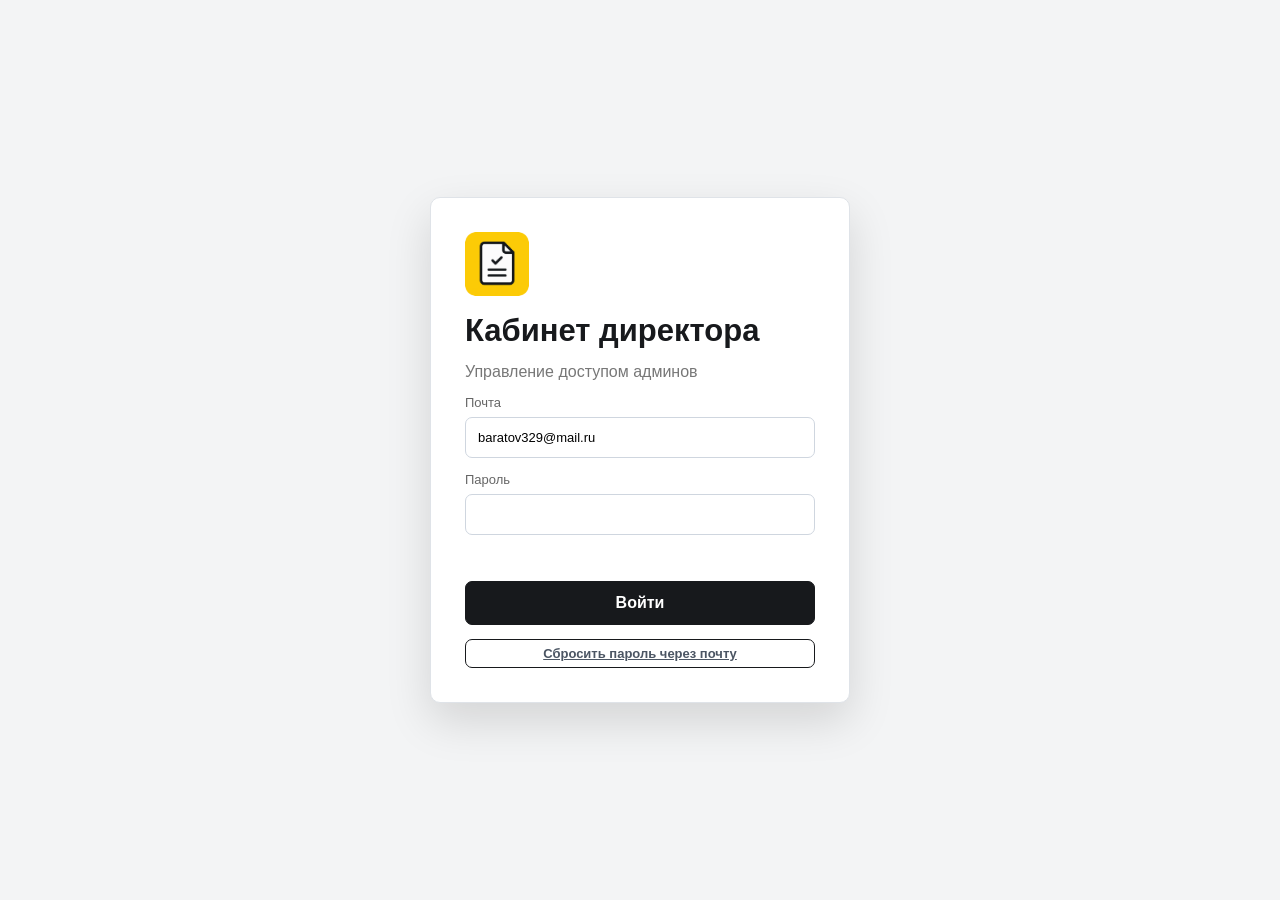
==== owner.html @ 9ce88066 "Simplify subscription payment modes" ====
<!doctype html>
<html lang="ru">
<head>
  <meta charset="utf-8">
  <meta name="viewport" content="width=device-width,initial-scale=1">
  <title>Taxichi Pro - кабинет директора</title>
  <link rel="icon" href="taxichi-pro-logo.png">
  <link rel="apple-touch-icon" href="taxichi-pro-logo.png">
  <link rel="stylesheet" href="owner.css?v=20260709-5">
  <link rel="stylesheet" href="owner-analytics.css?v=20260709-5">
</head>
<body>
<section id="ownerLogin" class="login">
  <form id="ownerLoginForm" class="login-card">
    <img src="taxichi-pro-logo.png" alt="">
    <h1>Кабинет директора</h1>
    <p>Управление доступом админов</p>
    <label>Почта<input name="email" type="email" required autocomplete="username" value="baratov329@mail.ru"></label>
    <label>Пароль<input name="password" type="password" required autocomplete="current-password"></label>
    <div id="ownerError" class="error"></div>
    <button>Войти</button>
    <button type="button" id="forgotOwnerPassword" class="link-button">Сбросить пароль через почту</button>
  </form>
</section>
<div id="ownerApp" class="app hidden">
  <aside>
    <div class="brand"><img src="taxichi-pro-logo.png" alt=""><span class="brand-copy"><b>Taxichi Pro</b><small>Директор</small></span></div>
    <nav>
      <button class="active" data-owner-page="admins">Админы</button>
      <button data-owner-page="payments" type="button">Платежи</button>
      <button data-owner-page="analytics" type="button">Аналитика</button>
    </nav>
    <div class="account"><b>Асадбек Баратов</b><span>Директор</span><button id="ownerLogout">Выйти</button></div>
  </aside>
  <main>
    <header>
      <div><h1 id="ownerTitle">Админы</h1><p id="ownerSubtitle">Доступы для админского кабинета</p></div>
      <button id="addDispatcher" class="primary">+ Добавить админа</button>
    </header>
    <section id="ownerPayments" class="owner-payments-panel hidden"></section>
    <section id="ownerAnalytics" class="owner-analytics-panel hidden"></section>
    <section id="dispatcherGrid" class="dispatcher-list"></section>
  </main>
</div>
<dialog id="dispatcherDialog">
  <button class="close">×</button>
  <h2 id="dispatcherDialogTitle">Новый админ</h2>
  <p>Данные доступа и правила подписки для водителей этого админа.</p>
  <form id="dispatcherForm">
    <input type="hidden" name="id">
    <input type="hidden" name="active" value="true">
    <section class="admin-data-box">
      <h3>Данные админа</h3>
      <div class="form-grid">
        <label>ФИО<input name="name" required></label>
        <label>Телефон<input name="phone" required placeholder="+7 999 999-99-99"></label>
        <label>Почта<input name="email" type="email" placeholder="admin@example.com"></label>
        <label>Логин<input name="login" required></label>
        <label>Пароль<input name="password" required minlength="4"></label>
      </div>
    </section>
    <section class="payment-settings-box">
      <h3>Подписка и платежи</h3>
      <div class="form-grid">
        <label>Тип оплаты<select name="payment_mode">
          <option value="free_park">Для таксопарков</option>
          <option value="subscription">Платеж по подписке</option>
        </select></label>
        <label class="paid-only">Провайдер<select name="payment_provider">
          <option value="none">Без провайдера</option>
          <option value="robokassa">Robokassa</option>
          <option value="yookassa">ЮKassa</option>
        </select></label>
        <label class="paid-only">Цена 15 дней<input name="price15" type="number" min="0" step="1" value="0"></label>
        <label class="paid-only">Цена 30 дней<input name="price30" type="number" min="0" step="1" value="0"></label>
        <label class="paid-only">Лицевой счет<input name="account" placeholder="Номер лицевого счета"></label>
        <label class="paid-only">Shop ID / Merchant Login<input name="shopId" placeholder="ID магазина"></label>
        <label class="paid-only">Secret key<input name="secretKey" placeholder="Секретный ключ"></label>
        <label class="paid-only">Success URL<input name="successUrl" placeholder="https://..."></label>
        <label class="paid-only">Fail URL<input name="failUrl" placeholder="https://..."></label>
      </div>
    </section>
    <div class="actions edit-actions">
      <button type="button" class="danger dispatcher-dialog-delete">Удалить</button>
      <button type="button" class="secondary dispatcher-dialog-toggle">Закрыть доступ</button>
      <span class="action-spacer"></span>
      <button type="button" class="cancel">Отмена</button>
      <button type="submit" class="primary">Сохранить доступ</button>
    </div>
  </form>
</dialog>
<dialog id="ownerResetDialog">
  <button class="close reset-close">×</button>
  <h2>Сброс пароля директора</h2>
  <p>Введите привязанную почту и новый пароль.</p>
  <form id="ownerResetForm">
    <div class="form-grid">
      <label>Почта<input name="email" type="email" required value="baratov329@mail.ru"></label>
      <label>Новый пароль<input name="password" type="password" required minlength="6"></label>
    </div>
    <div id="ownerResetError" class="error"></div>
    <div class="actions">
      <button type="button" class="cancel reset-cancel">Отмена</button>
      <button type="submit" class="primary">Сбросить пароль</button>
    </div>
  </form>
</dialog>
<script src="owner.js?v=20260709-5"></script>
</body>
</html>
---- owner.css ----
:root{
  font-family:Inter,Arial,sans-serif;
  color:#17191c;
  background:#f4f5f6;
}
*{box-sizing:border-box}
body{margin:0}
button,input,select{font:inherit}
.hidden{display:none!important}
.login{position:fixed;inset:0;display:grid;place-items:center;background:#f3f4f5}
.login-card{width:min(420px,calc(100vw - 32px));padding:34px;background:#fff;border:1px solid #dfe3e8;border-radius:10px;box-shadow:0 18px 45px #0002;display:grid;gap:14px}
.login-card img{width:64px;border-radius:10px}
.login-card h1{margin:3px 0 0}
.login-card p{margin:0;color:#777}
.login-card label{font-size:13px;color:#666}
.login-card input{display:block;width:100%;margin-top:7px;padding:12px;border:1px solid #cfd6df;border-radius:7px}
.login-card button,.primary{border:1px solid #17191c;background:#17191c;color:#fff;padding:12px 16px;border-radius:7px;font-weight:800;cursor:pointer}
.primary:hover{background:#2b2f36;border-color:#2b2f36}
.link-button{background:transparent!important;color:#4b5563!important;padding:6px!important;font-size:13px;text-decoration:underline;box-shadow:none}
.error{color:#bc3030;min-height:18px}
.app{display:flex;min-height:100vh}
aside{position:fixed;inset:0 auto 0 0;width:250px;background:#17191c;color:#fff;padding:25px 18px;display:flex;flex-direction:column}
.brand{display:flex;align-items:center;gap:11px;font-size:20px;margin-bottom:35px}
.brand img{width:42px;border-radius:8px}
.brand-copy{display:grid;gap:2px;line-height:1.05}
.brand-copy b{font-size:20px}
.brand-copy small{font-size:12px;color:#aeb4bd;font-weight:800;letter-spacing:.02em}
nav{display:grid;gap:8px}
nav button,nav a{padding:13px;border:0;border-radius:7px;text-align:left;background:transparent;color:#aaa;text-decoration:none}
nav .active{background:#2b2f36;color:#fff}
.account{margin-top:auto;border-top:1px solid #333;padding:18px 8px 0;display:grid;gap:5px}
.account span{color:#aaa;font-size:13px}
.account button{margin-top:8px;background:transparent;border:1px solid #555;color:#ddd;padding:9px;border-radius:7px}
main{margin-left:250px;padding:35px 42px;width:calc(100% - 250px)}
header{display:flex;align-items:center;justify-content:space-between;gap:16px}
h1{margin:0;font-size:31px}
header p{color:#777}
.card{background:#fff;padding:0;border-radius:8px;border:1px solid #dfe3e8;box-shadow:none}
.dispatcher-list{display:grid;gap:10px;margin-top:24px}
.card-head{display:flex;justify-content:space-between;gap:10px}
.avatar{width:42px;height:42px;background:#eef1f5;border:1px solid #dfe3e8;border-radius:8px;display:grid;place-items:center;font-weight:900;color:#17191c}
.identity{display:flex;gap:11px}
.identity b,.identity small{display:block}
.identity small{color:#777;margin-top:4px}
.identity b{font-size:17px}
.count{display:inline-flex;align-items:center;justify-content:center;white-space:nowrap;background:#f3f5f7;border:1px solid #dfe3e8;border-radius:6px;padding:7px 10px;height:max-content;font-weight:800;font-size:12px}
.count.ok{background:#edf7f0;color:#146c37;border-color:#cfe8d7}
.count.off{background:#f9eeee;color:#a01f1f;border-color:#edcdcd}
.access{background:transparent;border:0;border-radius:0;padding:0;display:grid;grid-template-columns:repeat(3,minmax(118px,1fr));gap:10px;min-width:420px}
.access div{background:#fafbfc;border:1px solid #e5e9ee;border-radius:8px;padding:9px 11px}
.access small,.access b{display:block}
.access small{color:#777}
.access b{margin-top:3px;word-break:break-word}
.access span{display:block;margin-top:3px;color:#6b7280;font-size:12px}
.dispatcher-card{border:1px solid #dfe3e8;display:flex;align-items:center;justify-content:space-between;gap:16px;padding:12px 14px;border-radius:8px;box-shadow:none}
.dispatcher-card:hover{border-color:#cbd3dc;background:#fcfcfd}
.dispatcher-card.disabled{opacity:.72;background:#fbfbfb}
.dispatcher-main{display:flex;align-items:center;gap:18px;min-width:0;flex:1}
.dispatcher-actions{display:flex;gap:8px;flex-wrap:wrap;justify-content:flex-end}
.dispatcher-actions button{border-radius:7px;padding:10px 14px;font-weight:800;cursor:pointer}
.dispatcher-actions .dispatcher-edit{background:#17191c;border:1px solid #17191c;color:#fff;box-shadow:none;min-width:104px}
.dispatcher-actions .dispatcher-edit:hover{background:#2b2f36;border-color:#2b2f36}
.admin-name{display:grid;gap:3px;text-align:left;background:#fff;border:1px solid transparent;border-radius:8px;padding:6px 8px;color:#17191c;cursor:pointer;font:inherit}
.admin-name:hover{border-color:#cfd6df;background:#fafbfc}
.admin-name:hover b{text-decoration:underline;text-underline-offset:3px}
.admin-details-dialog h2{margin-top:0}
.admin-details-grid{display:grid;grid-template-columns:repeat(3,minmax(0,1fr));gap:10px;margin-top:18px}
.admin-details-grid div{border:1px solid #dfe3e8;border-radius:8px;background:#fafbfc;padding:12px}
.admin-details-grid small{display:block;color:#6b7280;font-weight:800;text-transform:uppercase;font-size:11px}
.admin-details-grid b{display:block;margin-top:6px;word-break:break-word}
.secondary{background:#fff;border:1px solid #cfd6df;color:#242a31}
.secondary:hover{background:#f3f5f7;border-color:#b9c3cf}
.danger{background:#b91c1c;border:1px solid #991b1b;color:#fff}
.danger:hover{background:#991b1b}
.drivers{display:flex;flex-wrap:wrap;gap:6px}
.driver{background:#edf1f7;padding:7px 9px;border-radius:9px;font-size:12px}
.owner-analytics-panel{display:grid;gap:16px;margin-top:24px}
.analytics-filter{display:flex;align-items:end;gap:12px;background:#fff;border:1px solid #dfe3e8;border-radius:8px;padding:14px}
.analytics-filter label{font-size:12px;color:#66717d;font-weight:800;text-transform:uppercase}
.analytics-filter input{display:block;margin-top:6px;padding:10px 12px;border:1px solid #cfd6df;border-radius:7px}
.analytics-loading{background:#fff;border:1px solid #dfe3e8;border-radius:8px;padding:18px;color:#66717d}
.analytics-grid{display:grid;grid-template-columns:repeat(4,minmax(160px,1fr));gap:12px}
.analytics-grid article{background:#fff;border:1px solid #dfe3e8;border-radius:8px;padding:16px}
.analytics-grid small{display:block;color:#6b7280;font-weight:800;text-transform:uppercase;font-size:11px}
.analytics-grid b{display:block;margin-top:7px;font-size:28px}
.analytics-table{width:100%;border-collapse:separate;border-spacing:0;background:#fff;border:1px solid #dfe3e8;border-radius:8px;overflow:hidden}
.analytics-table th,.analytics-table td{padding:13px 15px;border-bottom:1px solid #edf0f3;text-align:left}
.analytics-table th{font-size:12px;color:#6b7280;text-transform:uppercase;background:#fafbfc}
.analytics-table td span{display:block;color:#6b7280;font-size:12px;margin-top:3px}
.analytics-table tr:last-child td{border-bottom:0}
dialog{width:min(650px,92vw);border:1px solid #dfe3e8;border-radius:10px;padding:28px;box-shadow:0 18px 45px #0003}
dialog::backdrop{background:#0006}
.close{float:right;border:0;background:none;font-size:25px}
.admin-data-box,.payment-settings-box{display:grid;gap:12px;margin:14px 0 18px;padding:16px;border-radius:10px;background:#fff;border:1px solid #dfe3e8}
.payment-settings-box{border:2px solid #ffd21c;background:#fffbed}
.admin-data-box h3,.payment-settings-box h3{margin:0;font-size:18px}
.owner-payments-panel{display:grid;gap:14px;margin-top:24px}
.payment-mode-grid{display:grid;gap:12px}
.payment-admin-card{display:grid;grid-template-columns:minmax(220px,1.2fr) minmax(220px,1fr) minmax(190px,.8fr) auto;gap:14px;align-items:center;background:#fff;border:1px solid #dfe3e8;border-radius:8px;padding:16px}
.payment-admin-card small{display:block;color:#66717d;font-weight:800;text-transform:uppercase;font-size:11px}
.payment-admin-card h3{margin:4px 0 3px}
.payment-admin-card p{margin:0;color:#66717d}
.payment-admin-card b,.payment-admin-card strong{display:block;margin-top:5px;font-size:17px}
.payment-admin-card span{display:block;margin-top:4px;color:#66717d}
.form-grid{display:grid;grid-template-columns:1fr 1fr;gap:12px}
.form-grid label{font-size:13px;color:#666}
.form-grid input,.form-grid select{display:block;width:100%;padding:11px;margin-top:6px;border:1px solid #cfd6df;border-radius:7px;background:#fff}
.actions{display:flex;justify-content:flex-end;gap:9px;margin-top:20px}
.edit-actions{align-items:center;background:#f7f8fa;border:1px solid #dfe3e8;border-radius:8px;padding:12px;margin-top:22px}
.edit-actions .action-spacer{flex:1 1 auto}
.edit-actions .danger,.edit-actions .secondary,.edit-actions .primary,.edit-actions .cancel{display:inline-flex;align-items:center;justify-content:center}
.edit-actions button{min-height:42px;border-radius:7px!important}
.edit-actions .dispatcher-dialog-delete{background:#b91c1c;color:#fff;border:1px solid #991b1b;box-shadow:none}
.edit-actions .dispatcher-dialog-toggle{background:#fff;color:#17191c;border:1px solid #cfd6df}
.edit-actions .primary{box-shadow:none}
.cancel{border:1px solid #ddd;background:#fff;border-radius:10px;padding:11px 15px}
@media(max-width:800px){
  aside{width:78px}
  .brand-copy,nav,.account span,.account b{display:none}
  main{margin-left:78px;width:calc(100% - 78px);padding:24px}
  header{align-items:flex-start;flex-direction:column}
  .dispatcher-card,.dispatcher-main{align-items:stretch;flex-direction:column}
  .payment-admin-card{grid-template-columns:1fr}
  .dispatcher-actions,.edit-actions{justify-content:stretch}
  .dispatcher-actions button,.edit-actions button{flex:1 1 auto}
  .access{grid-template-columns:1fr;min-width:0}
  .analytics-filter{display:grid;grid-template-columns:1fr}
  .form-grid{grid-template-columns:1fr}
}
---- owner-analytics.css ----
.owner-analytics{margin-top:28px}.section-head{display:flex;justify-content:space-between;align-items:end;margin-bottom:13px}.section-head h2{margin:0}.section-head select{padding:10px;border:1px solid #ddd;border-radius:10px}.park-summary{display:grid;grid-template-columns:repeat(3,1fr);gap:13px}.park-summary article{background:#fff;border-radius:15px;padding:18px}.park-summary small{color:#777}.park-summary strong{display:block;font-size:27px;margin-top:6px}.waybill-table{width:100%;border-collapse:collapse;background:#fff;border-radius:15px;overflow:hidden;margin-top:14px}.waybill-table th,.waybill-table td{text-align:left;padding:13px;border-bottom:1px solid #eee}.waybill-table th{font-size:12px;color:#777}.waybill-table a{color:#111;font-weight:700}@media(max-width:800px){.park-summary{grid-template-columns:1fr}.waybill-table th:nth-child(3),.waybill-table td:nth-child(3){display:none}}
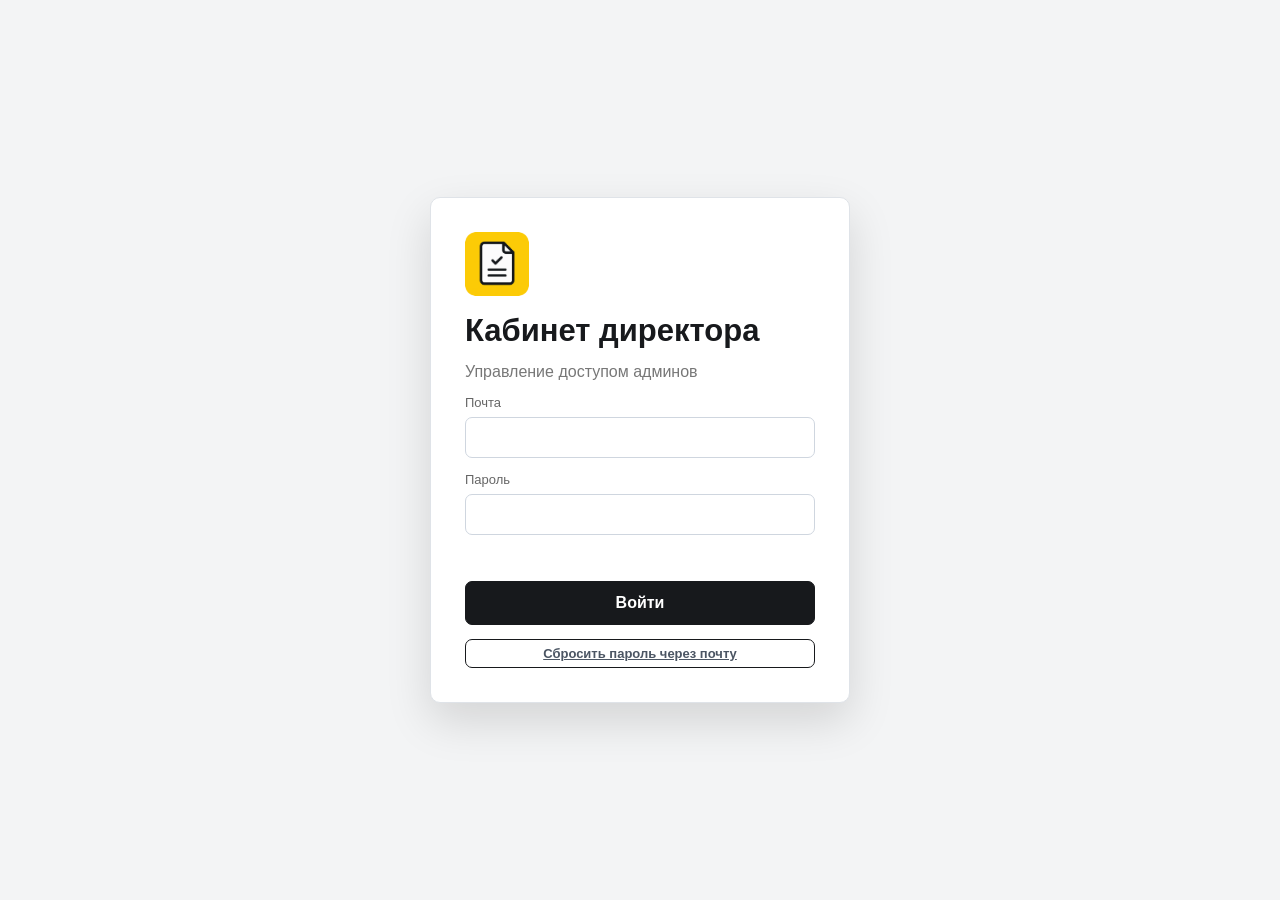
==== commit 2946c50d: "Update director cabinet privacy and analytics" ====
--- a/owner.html
+++ b/owner.html
@@ -6,17 +6,17 @@
   <title>Taxichi Pro - кабинет директора</title>
   <link rel="icon" href="taxichi-pro-logo.png">
   <link rel="apple-touch-icon" href="taxichi-pro-logo.png">
-  <link rel="stylesheet" href="owner.css?v=20260709-5">
-  <link rel="stylesheet" href="owner-analytics.css?v=20260709-5">
+  <link rel="stylesheet" href="owner.css?v=20260710-2">
+  <link rel="stylesheet" href="owner-analytics.css?v=20260710-2">
 </head>
 <body>
 <section id="ownerLogin" class="login">
-  <form id="ownerLoginForm" class="login-card">
+  <form id="ownerLoginForm" class="login-card" autocomplete="off">
     <img src="taxichi-pro-logo.png" alt="">
     <h1>Кабинет директора</h1>
     <p>Управление доступом админов</p>
-    <label>Почта<input name="email" type="email" required autocomplete="username" value="baratov329@mail.ru"></label>
-    <label>Пароль<input name="password" type="password" required autocomplete="current-password"></label>
+    <label>Почта<input name="email" type="email" required autocomplete="off" autocapitalize="none" spellcheck="false"></label>
+    <label>Пароль<input name="password" type="password" required autocomplete="new-password"></label>
     <div id="ownerError" class="error"></div>
     <button>Войти</button>
     <button type="button" id="forgotOwnerPassword" class="link-button">Сбросить пароль через почту</button>
@@ -29,6 +29,7 @@
       <button class="active" data-owner-page="admins">Админы</button>
       <button data-owner-page="payments" type="button">Платежи</button>
       <button data-owner-page="analytics" type="button">Аналитика</button>
+      <button data-owner-page="cabinet" type="button">Кабинет</button>
     </nav>
     <div class="account"><b>Асадбек Баратов</b><span>Директор</span><button id="ownerLogout">Выйти</button></div>
   </aside>
@@ -39,6 +40,7 @@
     </header>
     <section id="ownerPayments" class="owner-payments-panel hidden"></section>
     <section id="ownerAnalytics" class="owner-analytics-panel hidden"></section>
+    <section id="ownerCabinet" class="owner-cabinet-panel hidden"></section>
     <section id="dispatcherGrid" class="dispatcher-list"></section>
   </main>
 </div>
@@ -57,6 +59,7 @@
         <label>Почта<input name="email" type="email" placeholder="admin@example.com"></label>
         <label>Логин<input name="login" required></label>
         <label>Пароль<input name="password" required minlength="4"></label>
+        <label class="check-field"><input name="hidden_from_directors" type="checkbox" value="true"> <span>Не показывать другим директорам</span></label>
       </div>
     </section>
     <section class="payment-settings-box">
@@ -89,14 +92,34 @@
     </div>
   </form>
 </dialog>
+<dialog id="directorDialog">
+  <button class="close director-close">×</button>
+  <h2 id="directorDialogTitle">Новый директор</h2>
+  <p>Дополнительный директор сможет входить в кабинет, но не сможет выдавать доступ другим директорам.</p>
+  <form id="directorForm">
+    <input type="hidden" name="id">
+    <div class="form-grid">
+      <label>ФИО<input name="name" required placeholder="ФИО директора"></label>
+      <label>Почта<input name="email" type="email" required placeholder="director@example.com"></label>
+      <label>Пароль<input name="password" required minlength="6"></label>
+      <label>Статус<select name="active"><option value="true">Доступ открыт</option><option value="false">Доступ закрыт</option></select></label>
+    </div>
+    <div class="actions edit-actions">
+      <button type="button" class="danger director-dialog-delete">Удалить</button>
+      <span class="action-spacer"></span>
+      <button type="button" class="cancel director-cancel">Отмена</button>
+      <button type="submit" class="primary">Сохранить директора</button>
+    </div>
+  </form>
+</dialog>
 <dialog id="ownerResetDialog">
   <button class="close reset-close">×</button>
   <h2>Сброс пароля директора</h2>
-  <p>Введите привязанную почту и новый пароль.</p>
-  <form id="ownerResetForm">
+  <p>Введите почту директора и новый пароль. После сохранения главный директор увидит новый пароль в карточке директора.</p>
+  <form id="ownerResetForm" autocomplete="off">
     <div class="form-grid">
-      <label>Почта<input name="email" type="email" required value="baratov329@mail.ru"></label>
-      <label>Новый пароль<input name="password" type="password" required minlength="6"></label>
+      <label>Почта<input name="email" type="email" required autocomplete="off" autocapitalize="none" spellcheck="false"></label>
+      <label>Новый пароль<input name="password" type="password" required minlength="6" autocomplete="new-password"></label>
     </div>
     <div id="ownerResetError" class="error"></div>
     <div class="actions">
@@ -105,6 +128,6 @@
     </div>
   </form>
 </dialog>
-<script src="owner.js?v=20260709-5"></script>
+<script src="owner.js?v=20260710-2"></script>
 </body>
 </html>
--- a/owner.css
+++ b/owner.css
@@ -25,9 +25,10 @@
 .brand-copy{display:grid;gap:2px;line-height:1.05}
 .brand-copy b{font-size:20px}
 .brand-copy small{font-size:12px;color:#aeb4bd;font-weight:800;letter-spacing:.02em}
-nav{display:grid;gap:8px}
+nav{display:flex;flex:1;flex-direction:column;gap:8px}
 nav button,nav a{padding:13px;border:0;border-radius:7px;text-align:left;background:transparent;color:#aaa;text-decoration:none}
 nav .active{background:#2b2f36;color:#fff}
+nav [data-owner-page="cabinet"]{margin-top:auto}
 .account{margin-top:auto;border-top:1px solid #333;padding:18px 8px 0;display:grid;gap:5px}
 .account span{color:#aaa;font-size:13px}
 .account button{margin-top:8px;background:transparent;border:1px solid #555;color:#ddd;padding:9px;border-radius:7px}
@@ -36,36 +37,39 @@
 h1{margin:0;font-size:31px}
 header p{color:#777}
 .card{background:#fff;padding:0;border-radius:8px;border:1px solid #dfe3e8;box-shadow:none}
-.dispatcher-list{display:grid;gap:10px;margin-top:24px}
+.dispatcher-list{display:grid;gap:9px;margin-top:22px}
 .card-head{display:flex;justify-content:space-between;gap:10px}
-.avatar{width:42px;height:42px;background:#eef1f5;border:1px solid #dfe3e8;border-radius:8px;display:grid;place-items:center;font-weight:900;color:#17191c}
+.avatar{width:38px;height:38px;background:#eef1f5;border:1px solid #dfe3e8;border-radius:7px;display:grid;place-items:center;font-weight:900;color:#17191c}
 .identity{display:flex;gap:11px}
 .identity b,.identity small{display:block}
-.identity small{color:#777;margin-top:4px}
-.identity b{font-size:17px}
+.identity small{color:#777;margin-top:3px}
+.identity b{font-size:16px}
 .count{display:inline-flex;align-items:center;justify-content:center;white-space:nowrap;background:#f3f5f7;border:1px solid #dfe3e8;border-radius:6px;padding:7px 10px;height:max-content;font-weight:800;font-size:12px}
 .count.ok{background:#edf7f0;color:#146c37;border-color:#cfe8d7}
 .count.off{background:#f9eeee;color:#a01f1f;border-color:#edcdcd}
-.access{background:transparent;border:0;border-radius:0;padding:0;display:grid;grid-template-columns:repeat(3,minmax(118px,1fr));gap:10px;min-width:420px}
-.access div{background:#fafbfc;border:1px solid #e5e9ee;border-radius:8px;padding:9px 11px}
+.access{background:transparent;border:0;border-radius:0;padding:0;display:grid;grid-template-columns:repeat(3,minmax(148px,1fr));gap:8px;min-width:min(650px,52vw);align-items:stretch}
+.access div{background:#fbfcfd;border:1px solid #e6eaf0;border-radius:6px;padding:8px 10px;min-height:64px}
 .access small,.access b{display:block}
-.access small{color:#777}
+.access small{color:#777;font-size:12px}
 .access b{margin-top:3px;word-break:break-word}
 .access span{display:block;margin-top:3px;color:#6b7280;font-size:12px}
-.dispatcher-card{border:1px solid #dfe3e8;display:flex;align-items:center;justify-content:space-between;gap:16px;padding:12px 14px;border-radius:8px;box-shadow:none}
-.dispatcher-card:hover{border-color:#cbd3dc;background:#fcfcfd}
+.dispatcher-card{border:1px solid #dfe3e8;display:grid;grid-template-columns:minmax(0,1fr) auto;align-items:center;gap:12px;padding:10px 14px;border-radius:7px;box-shadow:none}
+.dispatcher-card:hover{border-color:#cbd3dc;background:#fcfcfd;box-shadow:0 6px 16px #1118270a}
 .dispatcher-card.disabled{opacity:.72;background:#fbfbfb}
-.dispatcher-main{display:flex;align-items:center;gap:18px;min-width:0;flex:1}
+.dispatcher-card.private-admin{border-color:#edc949;background:#fffdf4}
+.dispatcher-main{display:grid;grid-template-columns:minmax(210px,.85fr) minmax(460px,1.8fr) auto auto;align-items:center;gap:12px;min-width:0}
 .dispatcher-actions{display:flex;gap:8px;flex-wrap:wrap;justify-content:flex-end}
-.dispatcher-actions button{border-radius:7px;padding:10px 14px;font-weight:800;cursor:pointer}
+.dispatcher-actions button{border-radius:7px;padding:9px 13px;font-weight:800;cursor:pointer}
 .dispatcher-actions .dispatcher-edit{background:#17191c;border:1px solid #17191c;color:#fff;box-shadow:none;min-width:104px}
 .dispatcher-actions .dispatcher-edit:hover{background:#2b2f36;border-color:#2b2f36}
 .admin-name{display:grid;gap:3px;text-align:left;background:#fff;border:1px solid transparent;border-radius:8px;padding:6px 8px;color:#17191c;cursor:pointer;font:inherit}
 .admin-name:hover{border-color:#cfd6df;background:#fafbfc}
 .admin-name:hover b{text-decoration:underline;text-underline-offset:3px}
+.private-badge{display:inline-flex;align-items:center;justify-content:center;white-space:nowrap;background:#fff4bf;color:#7a5a00;border:1px solid #f2d36b;border-radius:6px;padding:7px 9px;font-weight:800;font-size:12px}
+#adminDetailsDialog,.admin-details-dialog{width:min(860px,94vw);max-height:86vh}
 .admin-details-dialog h2{margin-top:0}
-.admin-details-grid{display:grid;grid-template-columns:repeat(3,minmax(0,1fr));gap:10px;margin-top:18px}
-.admin-details-grid div{border:1px solid #dfe3e8;border-radius:8px;background:#fafbfc;padding:12px}
+.admin-details-grid{display:grid;grid-template-columns:repeat(3,minmax(180px,1fr));gap:12px;margin-top:18px}
+.admin-details-grid div{border:1px solid #dfe3e8;border-radius:8px;background:#fafbfc;padding:14px;min-height:78px}
 .admin-details-grid small{display:block;color:#6b7280;font-weight:800;text-transform:uppercase;font-size:11px}
 .admin-details-grid b{display:block;margin-top:6px;word-break:break-word}
 .secondary{background:#fff;border:1px solid #cfd6df;color:#242a31}
@@ -95,6 +99,18 @@
 .payment-settings-box{border:2px solid #ffd21c;background:#fffbed}
 .admin-data-box h3,.payment-settings-box h3{margin:0;font-size:18px}
 .owner-payments-panel{display:grid;gap:14px;margin-top:24px}
+.owner-cabinet-panel{display:grid;gap:14px;margin-top:24px}
+.cabinet-head{display:flex;align-items:center;justify-content:space-between;gap:16px;background:#fff;border:1px solid #dfe3e8;border-radius:10px;padding:18px}
+.cabinet-head h2{margin:0 0 5px}
+.cabinet-head p{margin:0;color:#66717d}
+.director-grid{display:grid;gap:12px}
+.director-card{display:grid;grid-template-columns:minmax(0,1fr) auto auto;align-items:center;gap:14px;background:#fff;border:1px solid #dfe3e8;border-radius:10px;padding:16px;box-shadow:0 8px 22px #1118270a}
+.director-card.disabled{opacity:.72;background:#fbfbfb}
+.director-card-main{display:flex;align-items:center;gap:12px;min-width:0}
+.director-card small{display:block;color:#66717d;font-weight:800;text-transform:uppercase;font-size:11px}
+.director-card h3{margin:4px 0 2px}
+.director-card p{margin:0;color:#66717d;word-break:break-word}
+.director-card em{display:block;margin-top:6px;color:#17191c;font-style:normal;font-size:13px;font-weight:800}
 .payment-mode-grid{display:grid;gap:12px}
 .payment-admin-card{display:grid;grid-template-columns:minmax(220px,1.2fr) minmax(220px,1fr) minmax(190px,.8fr) auto;gap:14px;align-items:center;background:#fff;border:1px solid #dfe3e8;border-radius:8px;padding:16px}
 .payment-admin-card small{display:block;color:#66717d;font-weight:800;text-transform:uppercase;font-size:11px}
@@ -105,6 +121,8 @@
 .form-grid{display:grid;grid-template-columns:1fr 1fr;gap:12px}
 .form-grid label{font-size:13px;color:#666}
 .form-grid input,.form-grid select{display:block;width:100%;padding:11px;margin-top:6px;border:1px solid #cfd6df;border-radius:7px;background:#fff}
+.check-field{display:flex!important;align-items:center;gap:9px;margin-top:25px;color:#17191c!important;font-weight:800}
+.check-field input{width:18px!important;height:18px;margin:0!important}
 .actions{display:flex;justify-content:flex-end;gap:9px;margin-top:20px}
 .edit-actions{align-items:center;background:#f7f8fa;border:1px solid #dfe3e8;border-radius:8px;padding:12px;margin-top:22px}
 .edit-actions .action-spacer{flex:1 1 auto}
@@ -119,11 +137,15 @@
   .brand-copy,nav,.account span,.account b{display:none}
   main{margin-left:78px;width:calc(100% - 78px);padding:24px}
   header{align-items:flex-start;flex-direction:column}
-  .dispatcher-card,.dispatcher-main{align-items:stretch;flex-direction:column}
+  .dispatcher-card{grid-template-columns:1fr}
+  .dispatcher-main{align-items:stretch;grid-template-columns:1fr}
+  .director-card{grid-template-columns:1fr}
+  .cabinet-head{align-items:stretch;flex-direction:column}
   .payment-admin-card{grid-template-columns:1fr}
   .dispatcher-actions,.edit-actions{justify-content:stretch}
   .dispatcher-actions button,.edit-actions button{flex:1 1 auto}
   .access{grid-template-columns:1fr;min-width:0}
+  .admin-details-grid{grid-template-columns:1fr}
   .analytics-filter{display:grid;grid-template-columns:1fr}
   .form-grid{grid-template-columns:1fr}
 }
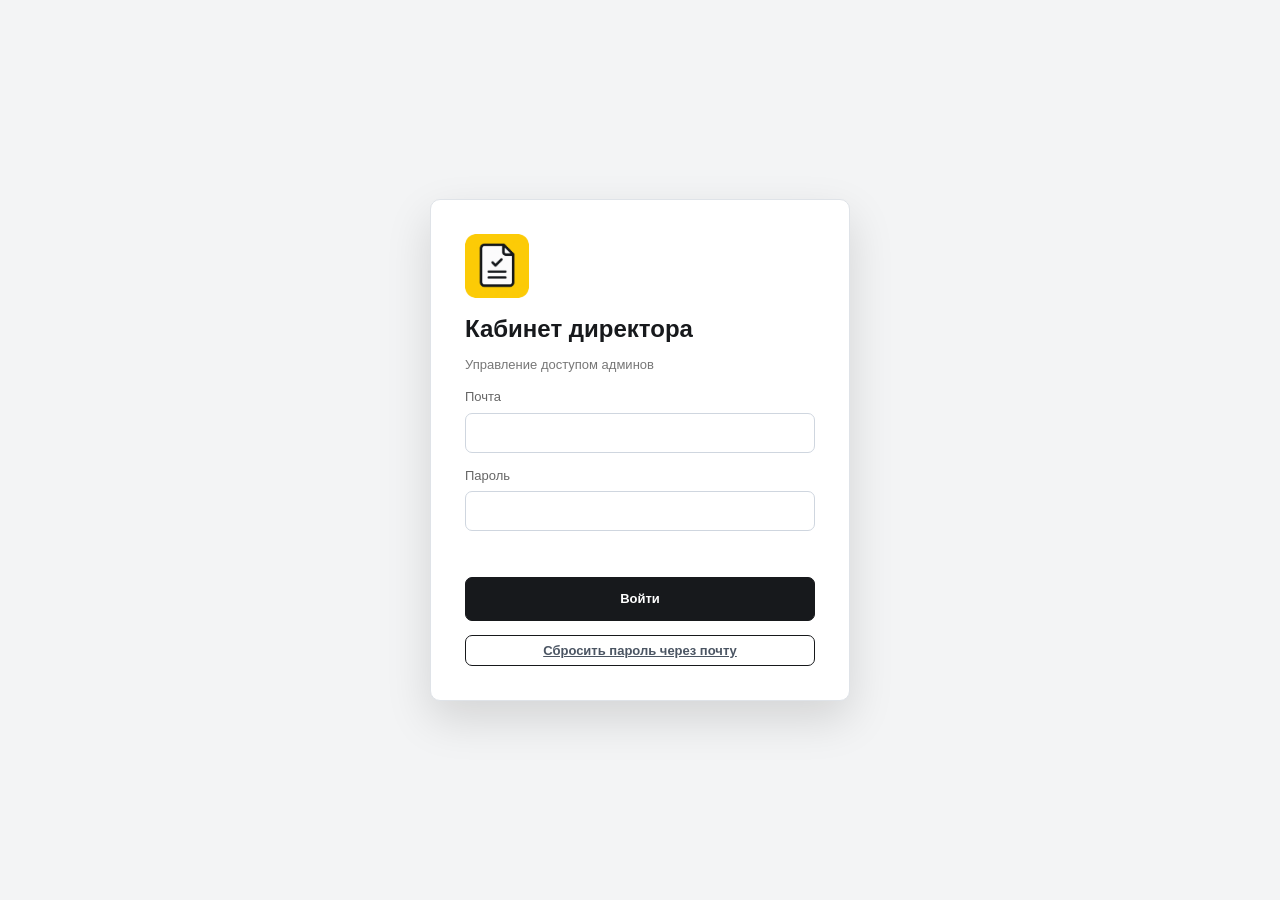
==== commit f0d9d702: "Standardize director typography" ====
--- a/owner.html
+++ b/owner.html
@@ -6,8 +6,9 @@
   <title>Taxichi Pro - кабинет директора</title>
   <link rel="icon" href="taxichi-pro-logo.png">
   <link rel="apple-touch-icon" href="taxichi-pro-logo.png">
-  <link rel="stylesheet" href="owner.css?v=20260710-2">
-  <link rel="stylesheet" href="owner-analytics.css?v=20260710-2">
+  <link rel="stylesheet" href="owner.css?v=20260710-6">
+  <link rel="stylesheet" href="owner-analytics.css?v=20260710-6">
+  <link rel="stylesheet" href="standard-font.css?v=20260731-1">
 </head>
 <body>
 <section id="ownerLogin" class="login">
@@ -81,6 +82,9 @@
         <label class="paid-only">Secret key<input name="secretKey" placeholder="Секретный ключ"></label>
         <label class="paid-only">Success URL<input name="successUrl" placeholder="https://..."></label>
         <label class="paid-only">Fail URL<input name="failUrl" placeholder="https://..."></label>
+        <label class="paid-only">Ссылка оплаты 15 дней<input name="paymentUrl15" type="url" placeholder="https://..."></label>
+        <label class="paid-only">Ссылка оплаты 30 дней<input name="paymentUrl30" type="url" placeholder="https://..."></label>
+        <label class="paid-only">Return URL<input name="yookassaReturnUrl" type="url" placeholder="https://..."></label>
       </div>
     </section>
     <div class="actions edit-actions">
@@ -115,19 +119,20 @@
 <dialog id="ownerResetDialog">
   <button class="close reset-close">×</button>
   <h2>Сброс пароля директора</h2>
-  <p>Введите почту директора и новый пароль. После сохранения главный директор увидит новый пароль в карточке директора.</p>
+  <p>Введите почту директора. Если почта есть в кабинете, на неё придёт код для смены пароля.</p>
   <form id="ownerResetForm" autocomplete="off">
     <div class="form-grid">
       <label>Почта<input name="email" type="email" required autocomplete="off" autocapitalize="none" spellcheck="false"></label>
-      <label>Новый пароль<input name="password" type="password" required minlength="6" autocomplete="new-password"></label>
+      <label class="reset-code-field hidden">Код из письма<input name="code" inputmode="numeric" autocomplete="one-time-code" minlength="6" maxlength="6"></label>
+      <label class="reset-password-field hidden">Новый пароль<input name="password" type="password" minlength="6" autocomplete="new-password"></label>
     </div>
     <div id="ownerResetError" class="error"></div>
     <div class="actions">
       <button type="button" class="cancel reset-cancel">Отмена</button>
-      <button type="submit" class="primary">Сбросить пароль</button>
+      <button type="submit" id="ownerResetSubmit" class="primary">Отправить код</button>
     </div>
   </form>
 </dialog>
-<script src="owner.js?v=20260710-2"></script>
+<script src="owner.js?v=20260710-6"></script>
 </body>
 </html>
--- a/owner.css
+++ b/owner.css
@@ -94,6 +94,14 @@
 .analytics-table tr:last-child td{border-bottom:0}
 dialog{width:min(650px,92vw);border:1px solid #dfe3e8;border-radius:10px;padding:28px;box-shadow:0 18px 45px #0003}
 dialog::backdrop{background:#0006}
+#ownerResetDialog{width:min(560px,92vw);border:0;border-radius:22px;padding:30px;box-shadow:0 24px 80px #0005}
+#ownerResetDialog::backdrop{background:#11182799;backdrop-filter:blur(4px)}
+#ownerResetDialog h2{margin:0 32px 8px 0;font-size:26px}
+#ownerResetDialog p{margin:0 0 18px;color:#66717d;line-height:1.45}
+#ownerResetDialog .form-grid{grid-template-columns:1fr}
+#ownerResetDialog label{font-size:12px;font-weight:850;text-transform:uppercase;color:#5f6873}
+#ownerResetDialog input{min-height:46px;border-radius:12px}
+#ownerResetError{padding-top:4px;font-weight:800}
 .close{float:right;border:0;background:none;font-size:25px}
 .admin-data-box,.payment-settings-box{display:grid;gap:12px;margin:14px 0 18px;padding:16px;border-radius:10px;background:#fff;border:1px solid #dfe3e8}
 .payment-settings-box{border:2px solid #ffd21c;background:#fffbed}
@@ -118,6 +126,23 @@
 .payment-admin-card p{margin:0;color:#66717d}
 .payment-admin-card b,.payment-admin-card strong{display:block;margin-top:5px;font-size:17px}
 .payment-admin-card span{display:block;margin-top:4px;color:#66717d}
+.balance-director-panel{margin-top:16px;background:#fff;border:1px solid #dfe3e8;border-radius:10px;padding:18px}
+.balance-director-panel h2{margin:0 0 4px;font-size:22px}
+.balance-director-panel p{margin:0 0 16px;color:#66717d}
+.balance-director-list{display:grid;gap:14px}
+.balance-admin-group{display:grid;gap:8px}
+.balance-admin-title{display:flex;align-items:center;justify-content:space-between;gap:12px;padding:12px 14px;background:#fff8d8;border:1px solid #ffe08a;border-radius:9px}
+.balance-admin-title small{display:block;color:#66717d;font-size:11px;font-weight:800;text-transform:uppercase}
+.balance-admin-title b{display:block;margin-top:3px}
+.balance-admin-title span{font-weight:850;color:#17191c}
+.balance-driver-row{display:grid;grid-template-columns:minmax(220px,1.4fr) 120px minmax(170px,1fr) auto;align-items:center;gap:12px;padding:12px 14px;border:1px solid #e6e9ee;border-radius:9px;background:#fafbfc}
+.balance-driver-row b{display:block}
+.balance-driver-row span,.balance-mini-history{display:block;color:#66717d;font-size:13px}
+.balance-driver-row strong{font-size:20px}
+.balance-row-actions{display:flex;gap:7px}
+.balance-row-actions button{width:34px;height:34px;border:0;border-radius:9px;font-size:20px;font-weight:950;cursor:pointer}
+.balance-plus{background:#ffd21c;color:#17191c}
+.balance-minus{background:#fff0f0;color:#b83c3c;border:1px solid #f0caca!important}
 .form-grid{display:grid;grid-template-columns:1fr 1fr;gap:12px}
 .form-grid label{font-size:13px;color:#666}
 .form-grid input,.form-grid select{display:block;width:100%;padding:11px;margin-top:6px;border:1px solid #cfd6df;border-radius:7px;background:#fff}
@@ -142,6 +167,7 @@
   .director-card{grid-template-columns:1fr}
   .cabinet-head{align-items:stretch;flex-direction:column}
   .payment-admin-card{grid-template-columns:1fr}
+  .balance-driver-row{grid-template-columns:1fr}
   .dispatcher-actions,.edit-actions{justify-content:stretch}
   .dispatcher-actions button,.edit-actions button{flex:1 1 auto}
   .access{grid-template-columns:1fr;min-width:0}
--- a/standard-font.css
+++ b/standard-font.css
@@ -0,0 +1,23 @@
+/* Standard readable site typography for all director pages. */
+html{font-size:14px!important}
+body,button,input,select,textarea{font-size:14px!important;line-height:1.35!important}
+h1,#ownerTitle{font-size:26px!important;line-height:1.15!important}
+h2{font-size:21px!important;line-height:1.2!important}
+h3{font-size:16px!important;line-height:1.25!important}
+header p,.muted{font-size:14px!important}
+nav button,nav a{font-size:14px!important}
+.brand-copy b{font-size:19px!important}
+.brand-copy small,.account span{font-size:11px!important}
+.identity b,.admin-name b{font-size:14px!important}
+.identity small,.access small,.access span,.driver,.count,.private-badge{font-size:12px!important}
+.access b,.admin-details-grid b{font-size:14px!important}
+.primary,.secondary,.danger,.dispatcher-actions button{font-size:14px!important}
+input,select,textarea{min-height:40px!important;padding:9px 12px!important}
+.analytics-card b,.report-cards b{font-size:22px!important}
+
+@media(max-width:1360px) and (min-width:761px){
+  h1,#ownerTitle{font-size:24px!important}
+  body,button,input,select,textarea{font-size:13px!important}
+  nav button,nav a{font-size:13px!important}
+  .primary,.secondary,.danger,.dispatcher-actions button{font-size:13px!important}
+}
